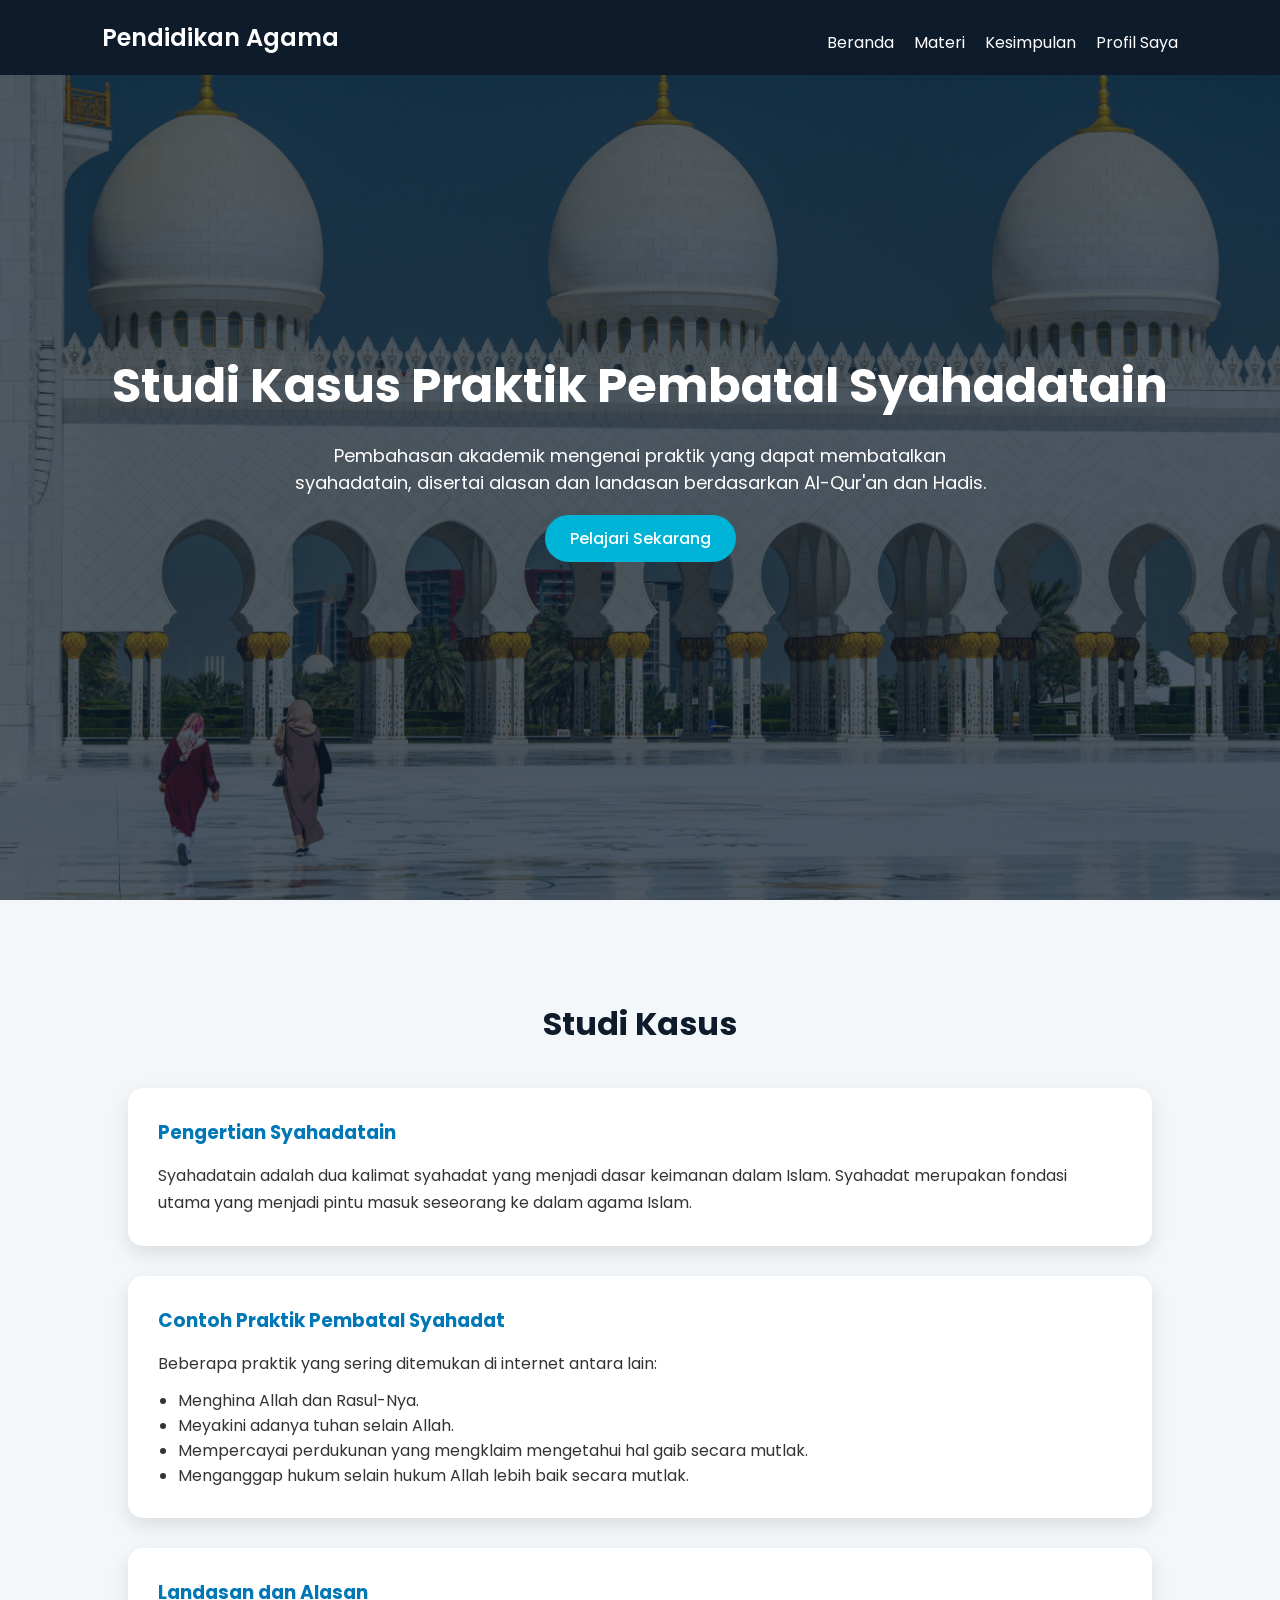
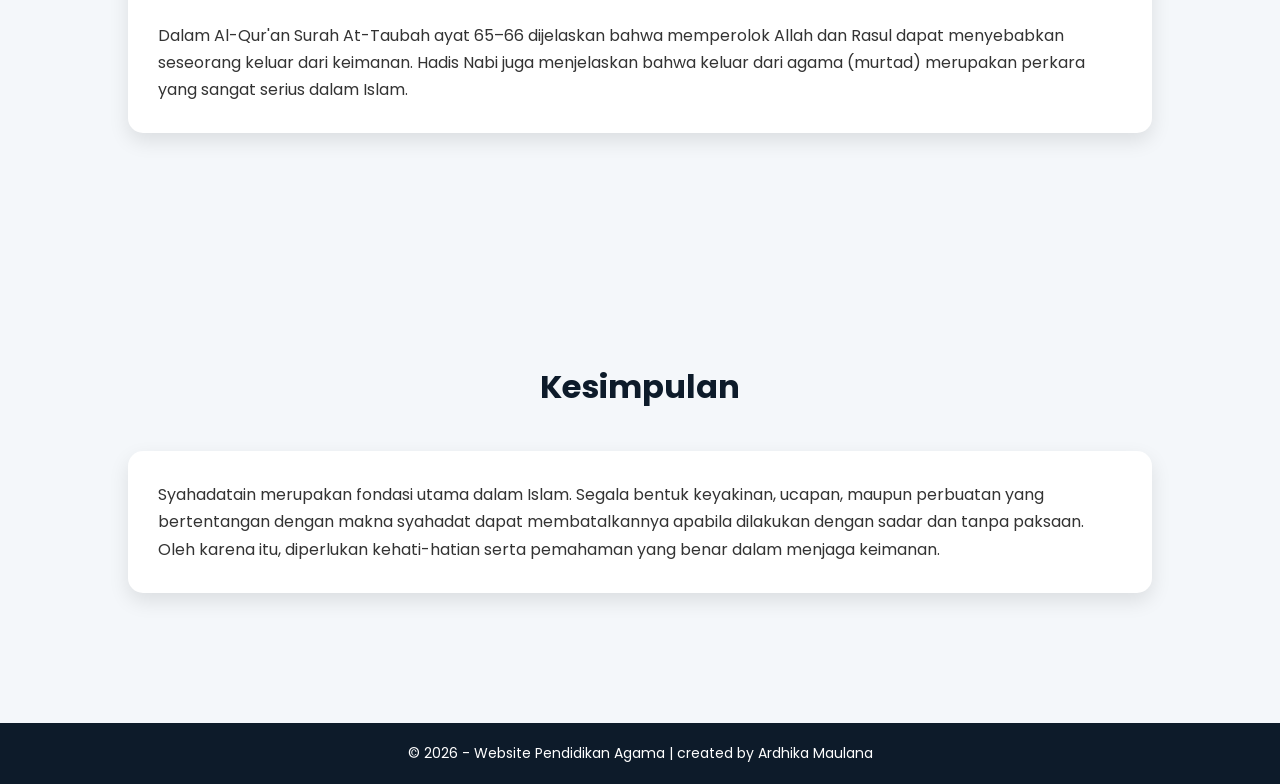
==== index.html @ acd51397 "first landing page" ====
<!doctype html>
<html lang="id">
  <head>
    <meta charset="UTF-8" />
    <meta name="viewport" content="width=device-width, initial-scale=1.0" />
    <title>Studi Kasus Pembatal Syahadatain</title>

    <!-- Google Font -->
    <link
      href="https://fonts.googleapis.com/css2?family=Poppins:wght@300;400;600;700&display=swap"
      rel="stylesheet"
    />

    <!-- Link CSS -->
    <link rel="stylesheet" href="style.css" />
  </head>
  <body>
    <!-- NAVBAR -->
    <nav class="navbar">
      <h2>Pendidikan Agama</h2>
      <ul>
        <li><a href="#home">Beranda</a></li>
        <li><a href="#materi">Materi</a></li>
        <li><a href="#kesimpulan">Kesimpulan</a></li>
        <li>
          <a
            href="https://ardhvka.github.io/muhammadardhikamaulana/portfolio.html"
            >Profil Saya</a
          >
        </li>
      </ul>
    </nav>

    <!-- HERO SECTION -->
    <section class="hero" id="home">
      <div class="hero-content">
        <h1>Studi Kasus Praktik Pembatal Syahadatain</h1>
        <p>
          Pembahasan akademik mengenai praktik yang dapat membatalkan
          syahadatain, disertai alasan dan landasan berdasarkan Al-Qur'an dan
          Hadis.
        </p>
        <a href="#materi" class="btn">Pelajari Sekarang</a>
      </div>
    </section>

    <!-- MATERI -->
    <section class="section" id="materi">
      <h2>Studi Kasus</h2>

      <div class="card">
        <h3>Pengertian Syahadatain</h3>
        <p>
          Syahadatain adalah dua kalimat syahadat yang menjadi dasar keimanan
          dalam Islam. Syahadat merupakan fondasi utama yang menjadi pintu masuk
          seseorang ke dalam agama Islam.
        </p>
      </div>

      <div class="card">
        <h3>Contoh Praktik Pembatal Syahadat</h3>
        <p>Beberapa praktik yang sering ditemukan di internet antara lain:</p>
        <ul>
          <li>Menghina Allah dan Rasul-Nya.</li>
          <li>Meyakini adanya tuhan selain Allah.</li>
          <li>
            Mempercayai perdukunan yang mengklaim mengetahui hal gaib secara
            mutlak.
          </li>
          <li>Menganggap hukum selain hukum Allah lebih baik secara mutlak.</li>
        </ul>
      </div>

      <div class="card">
        <h3>Landasan dan Alasan</h3>
        <p>
          Dalam Al-Qur'an Surah At-Taubah ayat 65–66 dijelaskan bahwa memperolok
          Allah dan Rasul dapat menyebabkan seseorang keluar dari keimanan.
          Hadis Nabi juga menjelaskan bahwa keluar dari agama (murtad) merupakan
          perkara yang sangat serius dalam Islam.
        </p>
      </div>
    </section>

    <!-- KESIMPULAN -->
    <section class="section" id="kesimpulan">
      <h2>Kesimpulan</h2>
      <div class="card">
        <p>
          Syahadatain merupakan fondasi utama dalam Islam. Segala bentuk
          keyakinan, ucapan, maupun perbuatan yang bertentangan dengan makna
          syahadat dapat membatalkannya apabila dilakukan dengan sadar dan tanpa
          paksaan. Oleh karena itu, diperlukan kehati-hatian serta pemahaman
          yang benar dalam menjaga keimanan.
        </p>
      </div>
    </section>

    <!-- FOOTER -->
    <footer>
      <p>© 2026 - Website Pendidikan Agama | created by Ardhika Maulana</p>
    </footer>
  </body>
</html>
---- style.css ----
* {
  margin: 0;
  padding: 0;
  box-sizing: border-box;
  font-family: "Poppins", sans-serif;
}

body {
  background-color: #f4f7fa;
  color: #333;
}

/* NAVBAR */
.navbar {
  display: flex;
  justify-content: space-between;
  align-items: center;
  padding: 20px 8%;
  background: #0d1b2a;
  color: white;
  position: fixed;
  width: 100%;
  top: 0;
  z-index: 1000;
}

.navbar h2 {
  font-weight: 600;
}

.navbar ul {
  list-style: none;
  display: flex;
  gap: 20px;
}

.navbar ul li a {
  text-decoration: none;
  color: white;
  font-weight: 400;
  transition: 0.3s;
}

.navbar ul li a:hover {
  color: #00b4d8;
}

/* HERO SECTION */
.hero {
  height: 100vh;
  background:
    linear-gradient(rgba(13, 27, 42, 0.7), rgba(13, 27, 42, 0.7)),
    url("img/bg\ \(1\).jpg");
  background-size: cover;
  background-position: center;
  display: flex;
  align-items: center;
  justify-content: center;
  text-align: center;
  color: white;
  padding: 0 20px;
}

.hero-content h1 {
  font-size: 48px;
  margin-bottom: 20px;
}

.hero-content p {
  font-size: 18px;
  max-width: 700px;
  margin: auto;
  margin-bottom: 30px;
}

.btn {
  padding: 12px 25px;
  background: #00b4d8;
  color: white;
  text-decoration: none;
  border-radius: 30px;
  font-weight: 500;
  transition: 0.3s;
}

.btn:hover {
  background: #0096c7;
}

/* CONTENT */
.section {
  padding: 100px 10%;
}

.section h2 {
  text-align: center;
  margin-bottom: 40px;
  font-size: 32px;
  color: #0d1b2a;
}

.card {
  background: white;
  padding: 30px;
  border-radius: 15px;
  box-shadow: 0 8px 20px rgba(0, 0, 0, 0.1);
  margin-bottom: 30px;
  transition: 0.3s;
}

.card:hover {
  transform: translateY(-5px);
}

.card h3 {
  margin-bottom: 15px;
  color: #0077b6;
}

.card p {
  line-height: 1.7;
}

ul {
  margin-left: 20px;
  margin-top: 10px;
}

/* FOOTER */
footer {
  background: #0d1b2a;
  color: white;
  text-align: center;
  padding: 20px;
}

footer p {
  font-size: 14px;
}

/* RESPONSIVE */
@media (max-width: 768px) {
  .hero-content h1 {
    font-size: 32px;
  }

  .navbar ul {
    display: none;
  }
}
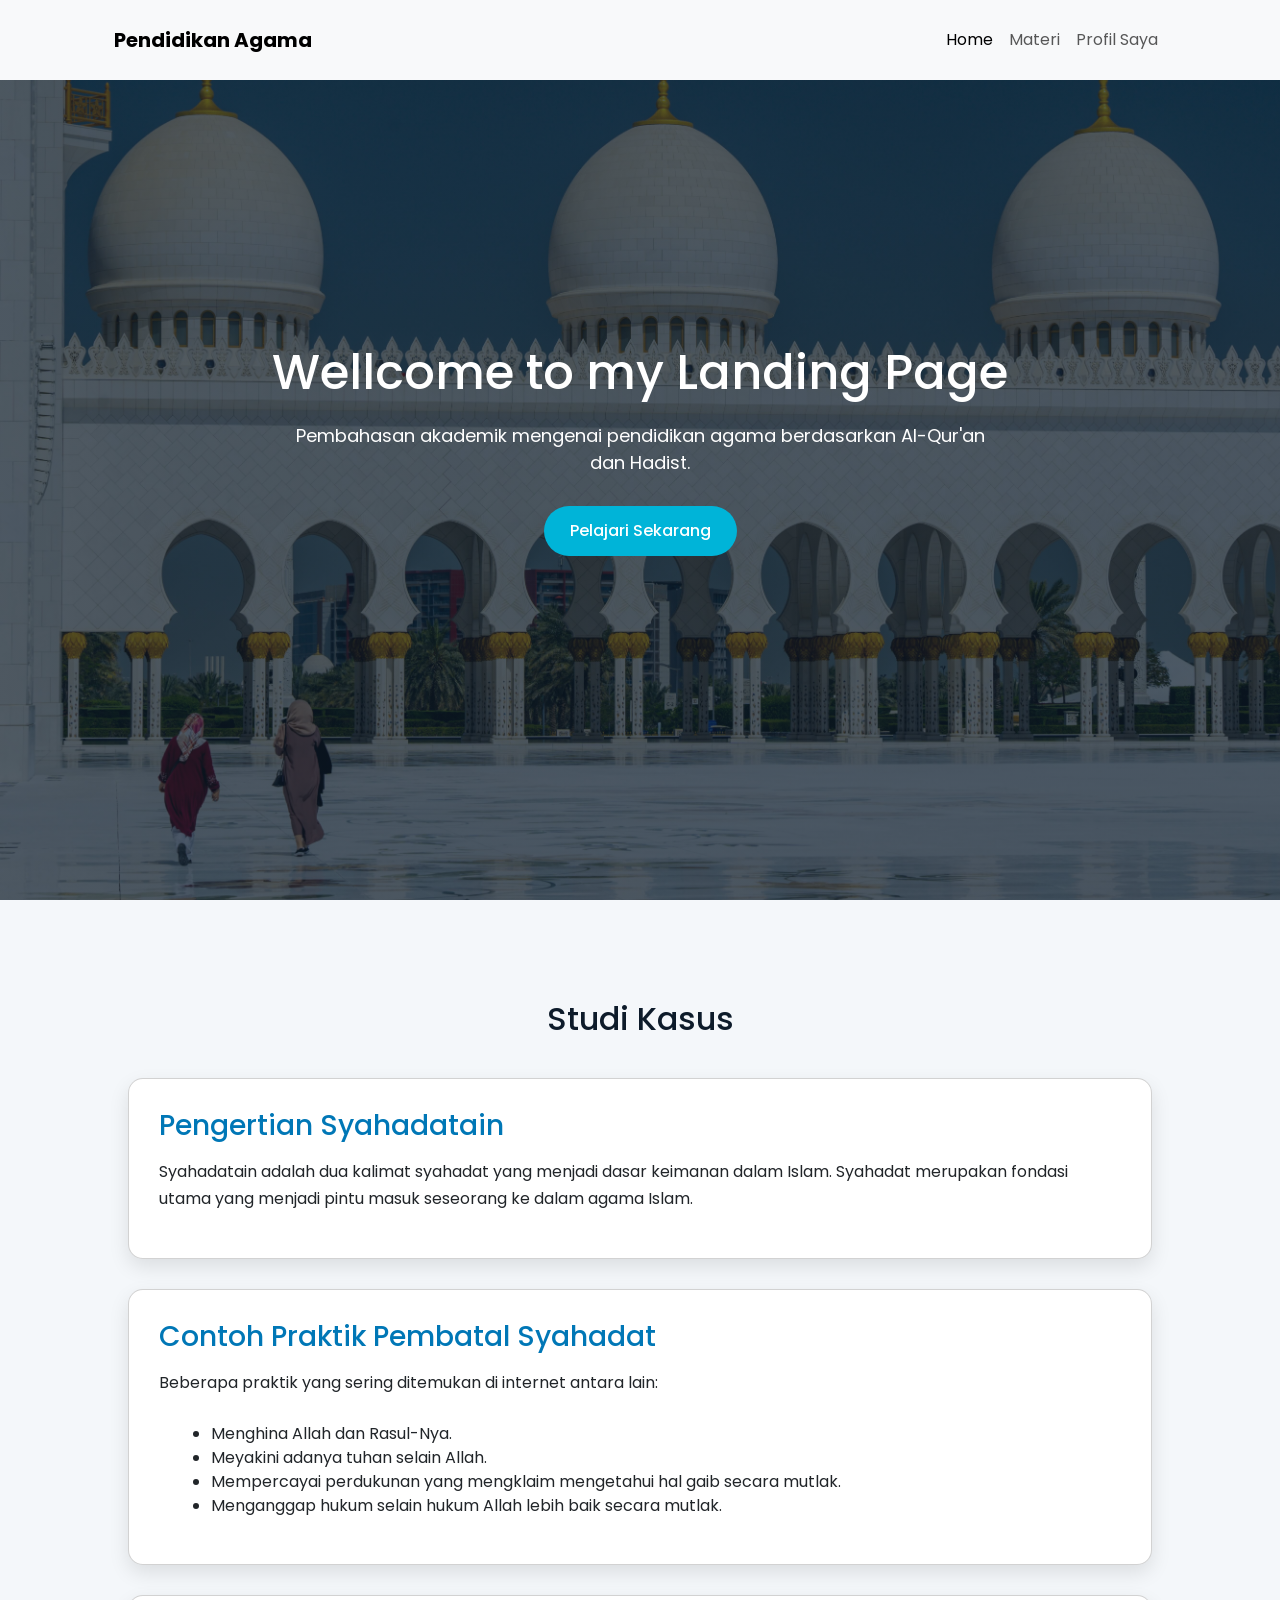
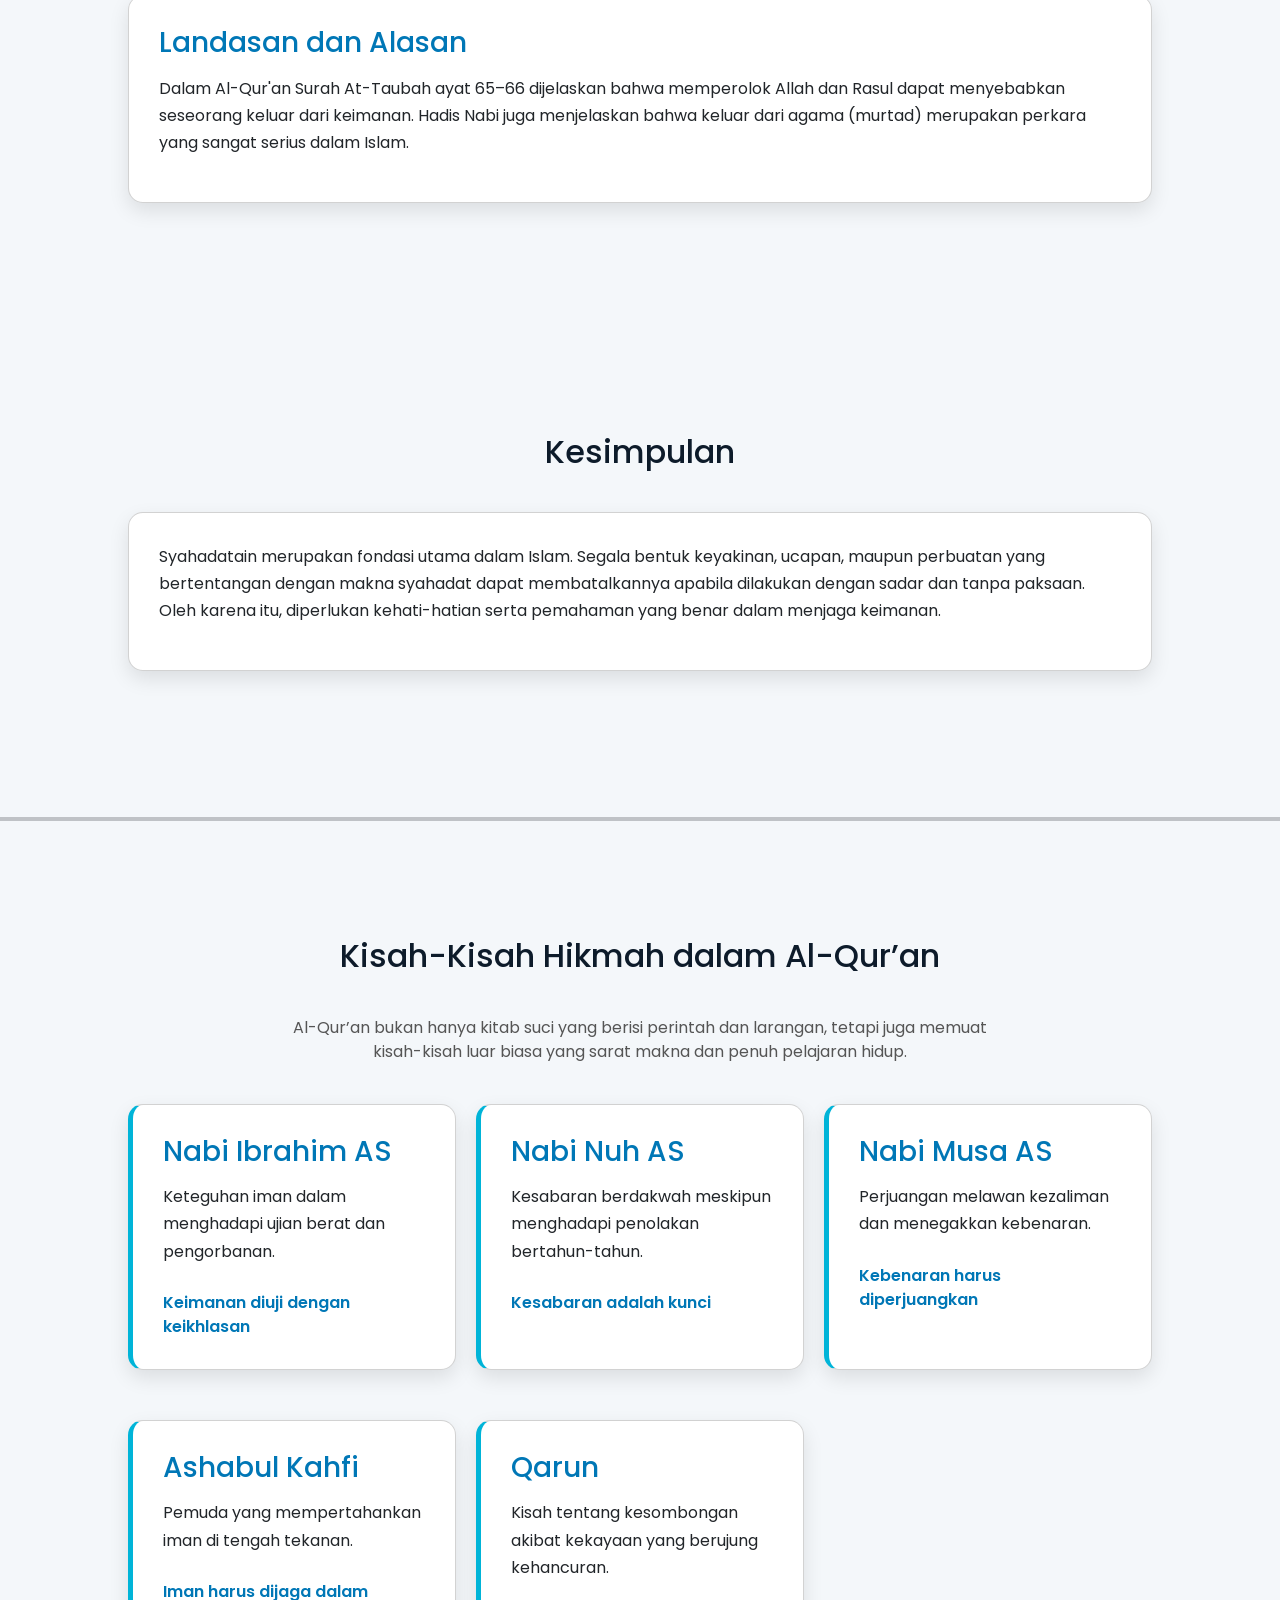
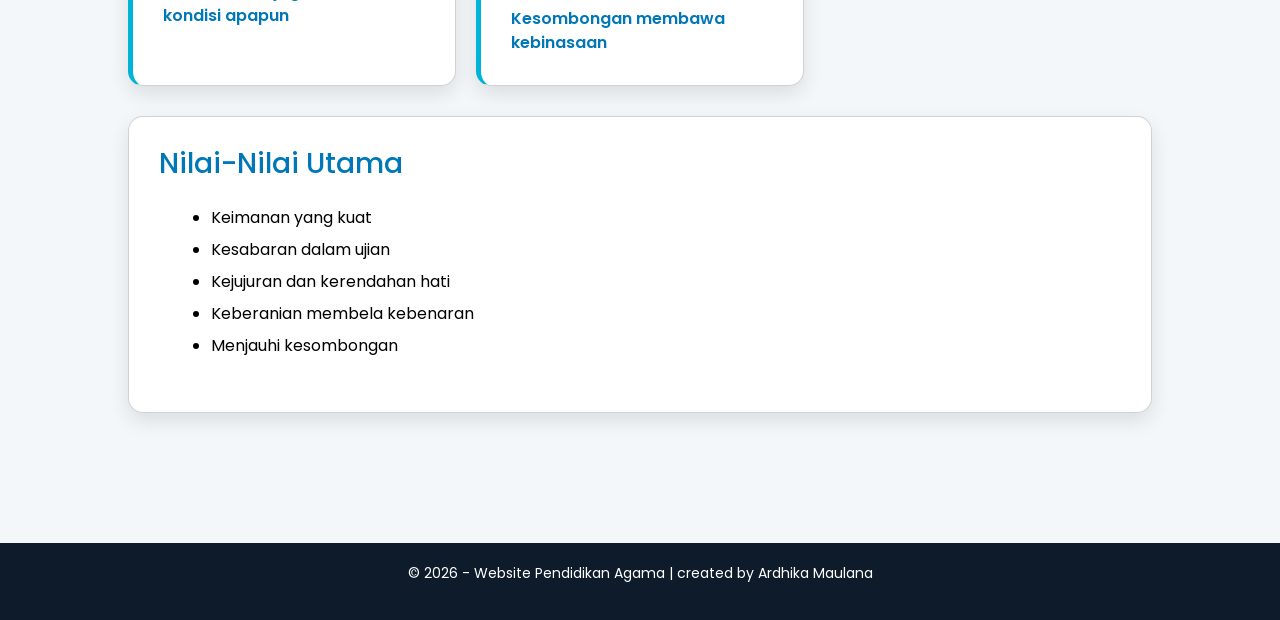
==== commit 843b0857: "update tambah materi hikmah" ====
--- a/index.html
+++ b/index.html
@@ -3,42 +3,61 @@
   <head>
     <meta charset="UTF-8" />
     <meta name="viewport" content="width=device-width, initial-scale=1.0" />
-    <title>Studi Kasus Pembatal Syahadatain</title>
-
-    <!-- Google Font -->
+    <title>Landing Page</title>
     <link
       href="https://fonts.googleapis.com/css2?family=Poppins:wght@300;400;600;700&display=swap"
       rel="stylesheet"
     />
-
+    <link
+      href="https://cdn.jsdelivr.net/npm/bootstrap@5.3.8/dist/css/bootstrap.min.css"
+      rel="stylesheet"
+      integrity="sha384-sRIl4kxILFvY47J16cr9ZwB07vP4J8+LH7qKQnuqkuIAvNWLzeN8tE5YBujZqJLB"
+      crossorigin="anonymous"
+    />
     <!-- Link CSS -->
     <link rel="stylesheet" href="style.css" />
   </head>
   <body>
-    <!-- NAVBAR -->
-    <nav class="navbar">
-      <h2>Pendidikan Agama</h2>
-      <ul>
-        <li><a href="#home">Beranda</a></li>
-        <li><a href="#materi">Materi</a></li>
-        <li><a href="#kesimpulan">Kesimpulan</a></li>
-        <li>
-          <a
-            href="https://ardhvka.github.io/muhammadardhikamaulana/portfolio.html"
-            >Profil Saya</a
-          >
-        </li>
-      </ul>
+    <nav class="navbar navbar-expand-lg navbar-light bg-light">
+      <div class="container-fluid">
+        <!-- Brand -->
+        <a class="navbar-brand fw-bold" href="#">Pendidikan Agama</a>
+
+        <!-- Toggle Button -->
+        <button
+          class="navbar-toggler"
+          type="button"
+          data-bs-toggle="collapse"
+          data-bs-target="#navbarNav"
+          aria-controls="navbarNav"
+          aria-expanded="false"
+          aria-label="Toggle navigation"
+        >
+          <span class="navbar-toggler-icon"></span>
+        </button>
+
+        <!-- Menu -->
+        <div class="collapse navbar-collapse" id="navbarNav">
+          <div class="navbar-nav ms-auto">
+            <a class="nav-link active" href="#">Home</a>
+            <a class="nav-link" href="#materi">Materi</a>
+            <a
+              class="nav-link"
+              href="https://ardhvka.github.io/muhammadardhikamaulana/portfolio.html"
+              >Profil Saya</a
+            >
+          </div>
+        </div>
+      </div>
     </nav>
 
     <!-- HERO SECTION -->
     <section class="hero" id="home">
       <div class="hero-content">
-        <h1>Studi Kasus Praktik Pembatal Syahadatain</h1>
+        <h1>Wellcome to my Landing Page</h1>
         <p>
-          Pembahasan akademik mengenai praktik yang dapat membatalkan
-          syahadatain, disertai alasan dan landasan berdasarkan Al-Qur'an dan
-          Hadis.
+          Pembahasan akademik mengenai pendidikan agama berdasarkan Al-Qur'an
+          dan Hadist.
         </p>
         <a href="#materi" class="btn">Pelajari Sekarang</a>
       </div>
@@ -95,10 +114,73 @@
         </p>
       </div>
     </section>
+    <hr class="border-4 border-dark" />
+    <!-- KISAH HIKMAH -->
+    <section class="section hikmah">
+      <h2>Kisah-Kisah Hikmah dalam Al-Qur’an</h2>
+      <p class="intro">
+        Al-Qur’an bukan hanya kitab suci yang berisi perintah dan larangan,
+        tetapi juga memuat kisah-kisah luar biasa yang sarat makna dan penuh
+        pelajaran hidup.
+      </p>
+
+      <div class="grid">
+        <div class="card hikmah-card">
+          <h3>Nabi Ibrahim AS</h3>
+          <p>Keteguhan iman dalam menghadapi ujian berat dan pengorbanan.</p>
+          <span>Keimanan diuji dengan keikhlasan</span>
+        </div>
+
+        <div class="card hikmah-card">
+          <h3>Nabi Nuh AS</h3>
+          <p>
+            Kesabaran berdakwah meskipun menghadapi penolakan bertahun-tahun.
+          </p>
+          <span>Kesabaran adalah kunci</span>
+        </div>
+
+        <div class="card hikmah-card">
+          <h3>Nabi Musa AS</h3>
+          <p>Perjuangan melawan kezaliman dan menegakkan kebenaran.</p>
+          <span>Kebenaran harus diperjuangkan</span>
+        </div>
+
+        <div class="card hikmah-card">
+          <h3>Ashabul Kahfi</h3>
+          <p>Pemuda yang mempertahankan iman di tengah tekanan.</p>
+          <span>Iman harus dijaga dalam kondisi apapun</span>
+        </div>
+
+        <div class="card hikmah-card">
+          <h3>Qarun</h3>
+          <p>
+            Kisah tentang kesombongan akibat kekayaan yang berujung kehancuran.
+          </p>
+          <span>Kesombongan membawa kebinasaan</span>
+        </div>
+      </div>
+
+      <div class="card highlight">
+        <h3>Nilai-Nilai Utama</h3>
+        <ul>
+          <li>Keimanan yang kuat</li>
+          <li>Kesabaran dalam ujian</li>
+          <li>Kejujuran dan kerendahan hati</li>
+          <li>Keberanian membela kebenaran</li>
+          <li>Menjauhi kesombongan</li>
+        </ul>
+      </div>
+    </section>
 
     <!-- FOOTER -->
     <footer>
       <p>© 2026 - Website Pendidikan Agama | created by Ardhika Maulana</p>
     </footer>
   </body>
+  <!--bootstrapt-->
+  <script
+    src="https://cdn.jsdelivr.net/npm/bootstrap@5.3.8/dist/js/bootstrap.bundle.min.js"
+    integrity="sha384-FKyoEForCGlyvwx9Hj09JcYn3nv7wiPVlz7YYwJrWVcXK/BmnVDxM+D2scQbITxI"
+    crossorigin="anonymous"
+  ></script>
 </html>
--- a/style.css
+++ b/style.css
@@ -125,6 +125,54 @@
   margin-left: 20px;
   margin-top: 10px;
 }
+/* HIKMAH SECTION */
+.hikmah .intro {
+  text-align: center;
+  max-width: 700px;
+  margin: auto;
+  margin-bottom: 40px;
+  color: #555;
+}
+
+.grid {
+  display: grid;
+  grid-template-columns: repeat(auto-fit, minmax(250px, 1fr));
+  gap: 20px;
+}
+
+.hikmah-card {
+  border-left: 5px solid #00b4d8;
+  transition: 0.3s;
+}
+
+.hikmah-card span {
+  display: block;
+  margin-top: 10px;
+  font-weight: 600;
+  color: #0077b6;
+}
+
+.hikmah-card:hover {
+  transform: scale(1.03);
+}
+
+/* HIGHLIGHT BOX */
+.highlight {
+  background: white;
+  color: black;
+}
+
+.highlight h3 {
+  margin-bottom: 15px;
+}
+
+.highlight ul {
+  margin-left: 20px;
+}
+
+.highlight li {
+  margin-bottom: 8px;
+}
 
 /* FOOTER */
 footer {
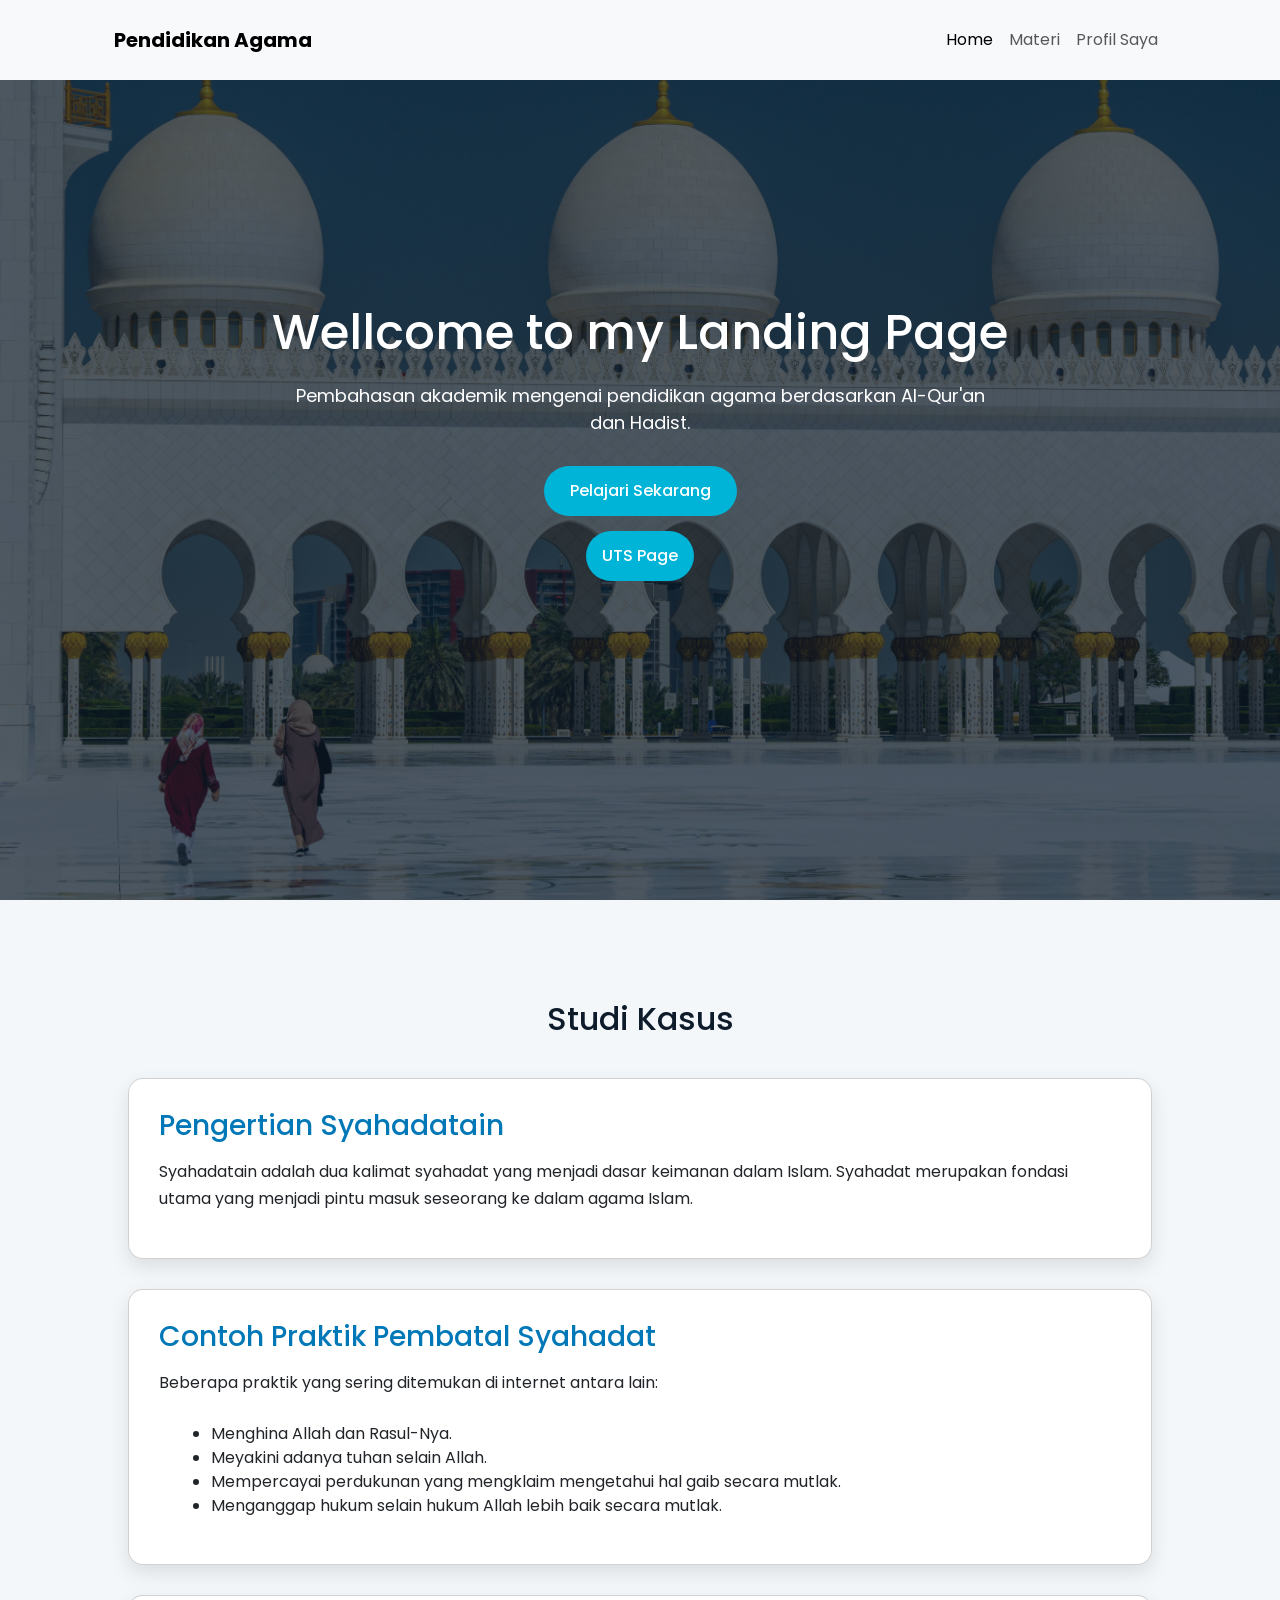
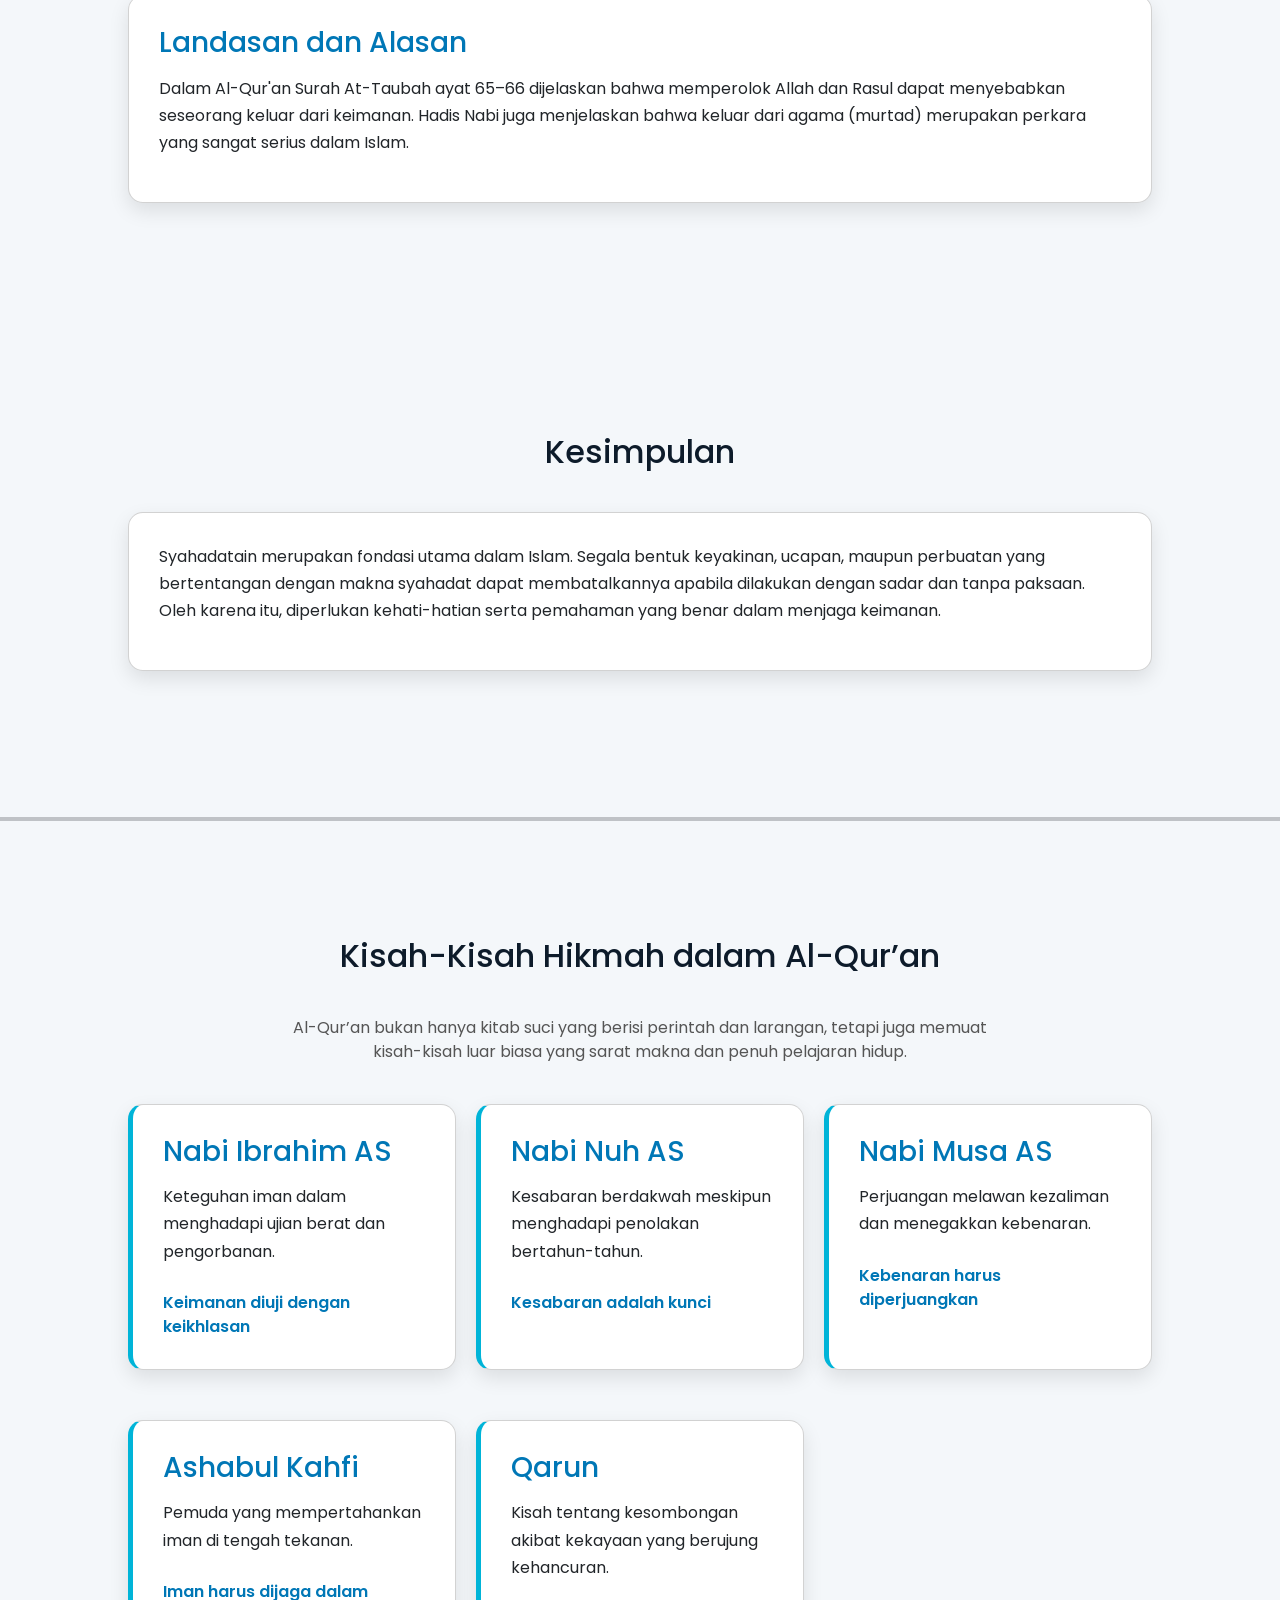
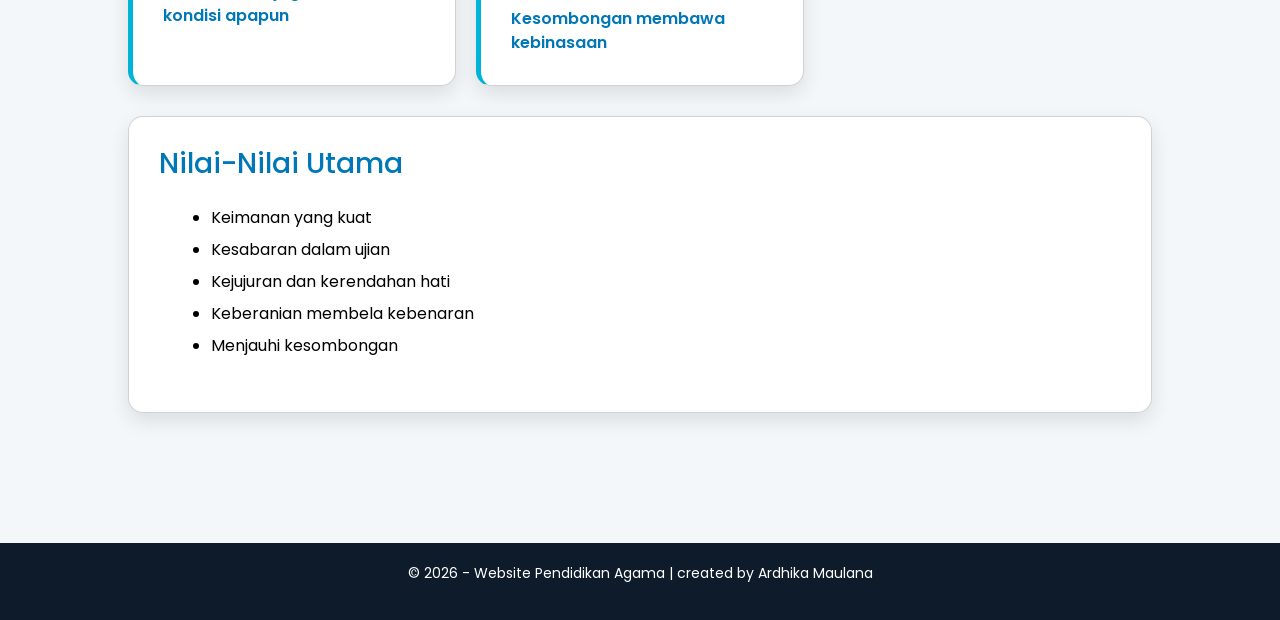
==== commit ceda2cbd: "tambah artikel uts" ====
--- a/index.html
+++ b/index.html
@@ -60,6 +60,7 @@
           dan Hadist.
         </p>
         <a href="#materi" class="btn">Pelajari Sekarang</a>
+        <a href="uts_page.html" class="btn_uts">UTS Page</a>
       </div>
     </section>
 
--- a/style.css
+++ b/style.css
@@ -87,6 +87,23 @@
   background: #0096c7;
 }
 
+.btn_uts {
+  display: block;
+  width: fit-content;
+  margin: 15px auto;
+  padding: 0.8rem 1rem;
+  background: #00b4d8;
+  color: white;
+  text-decoration: none;
+  border-radius: 30px;
+  font-weight: 500;
+  transition: 0.3s;
+}
+
+.btn_uts:hover {
+  background: #0096c7;
+}
+
 /* CONTENT */
 .section {
   padding: 100px 10%;
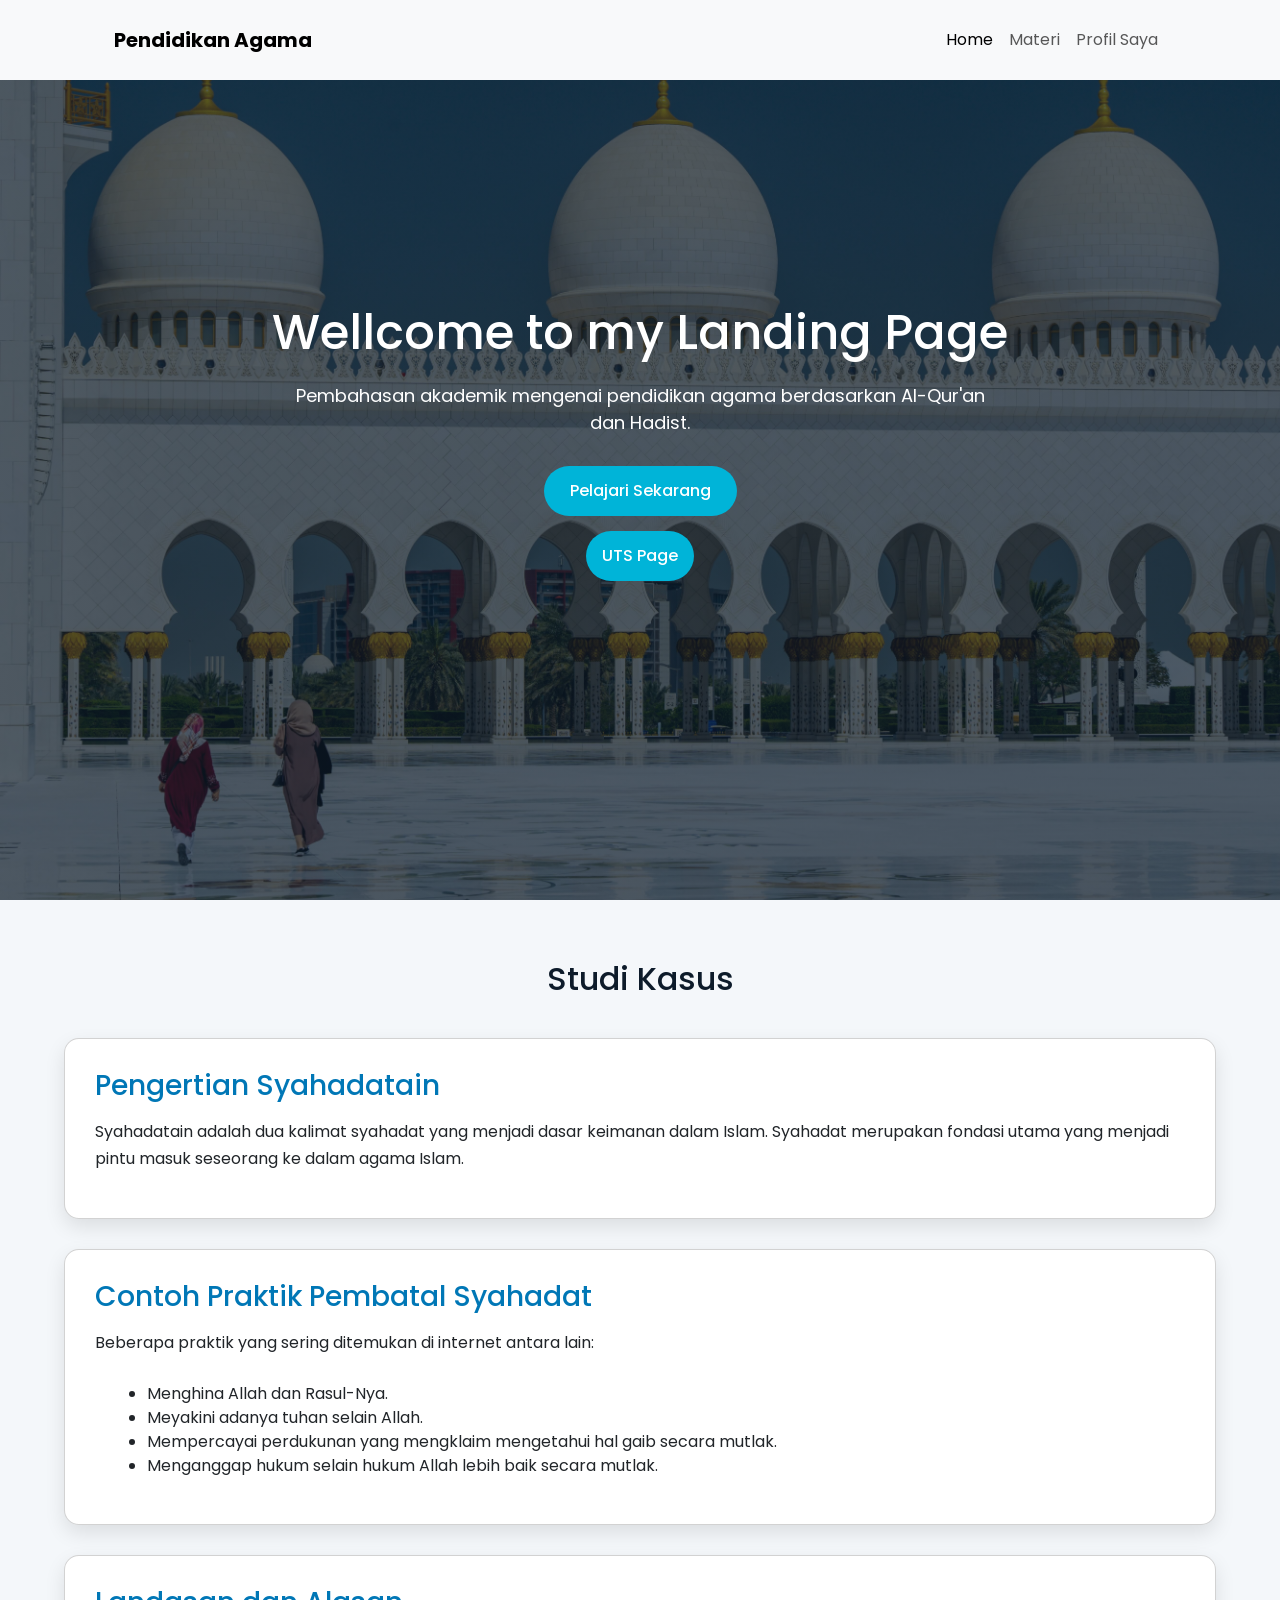
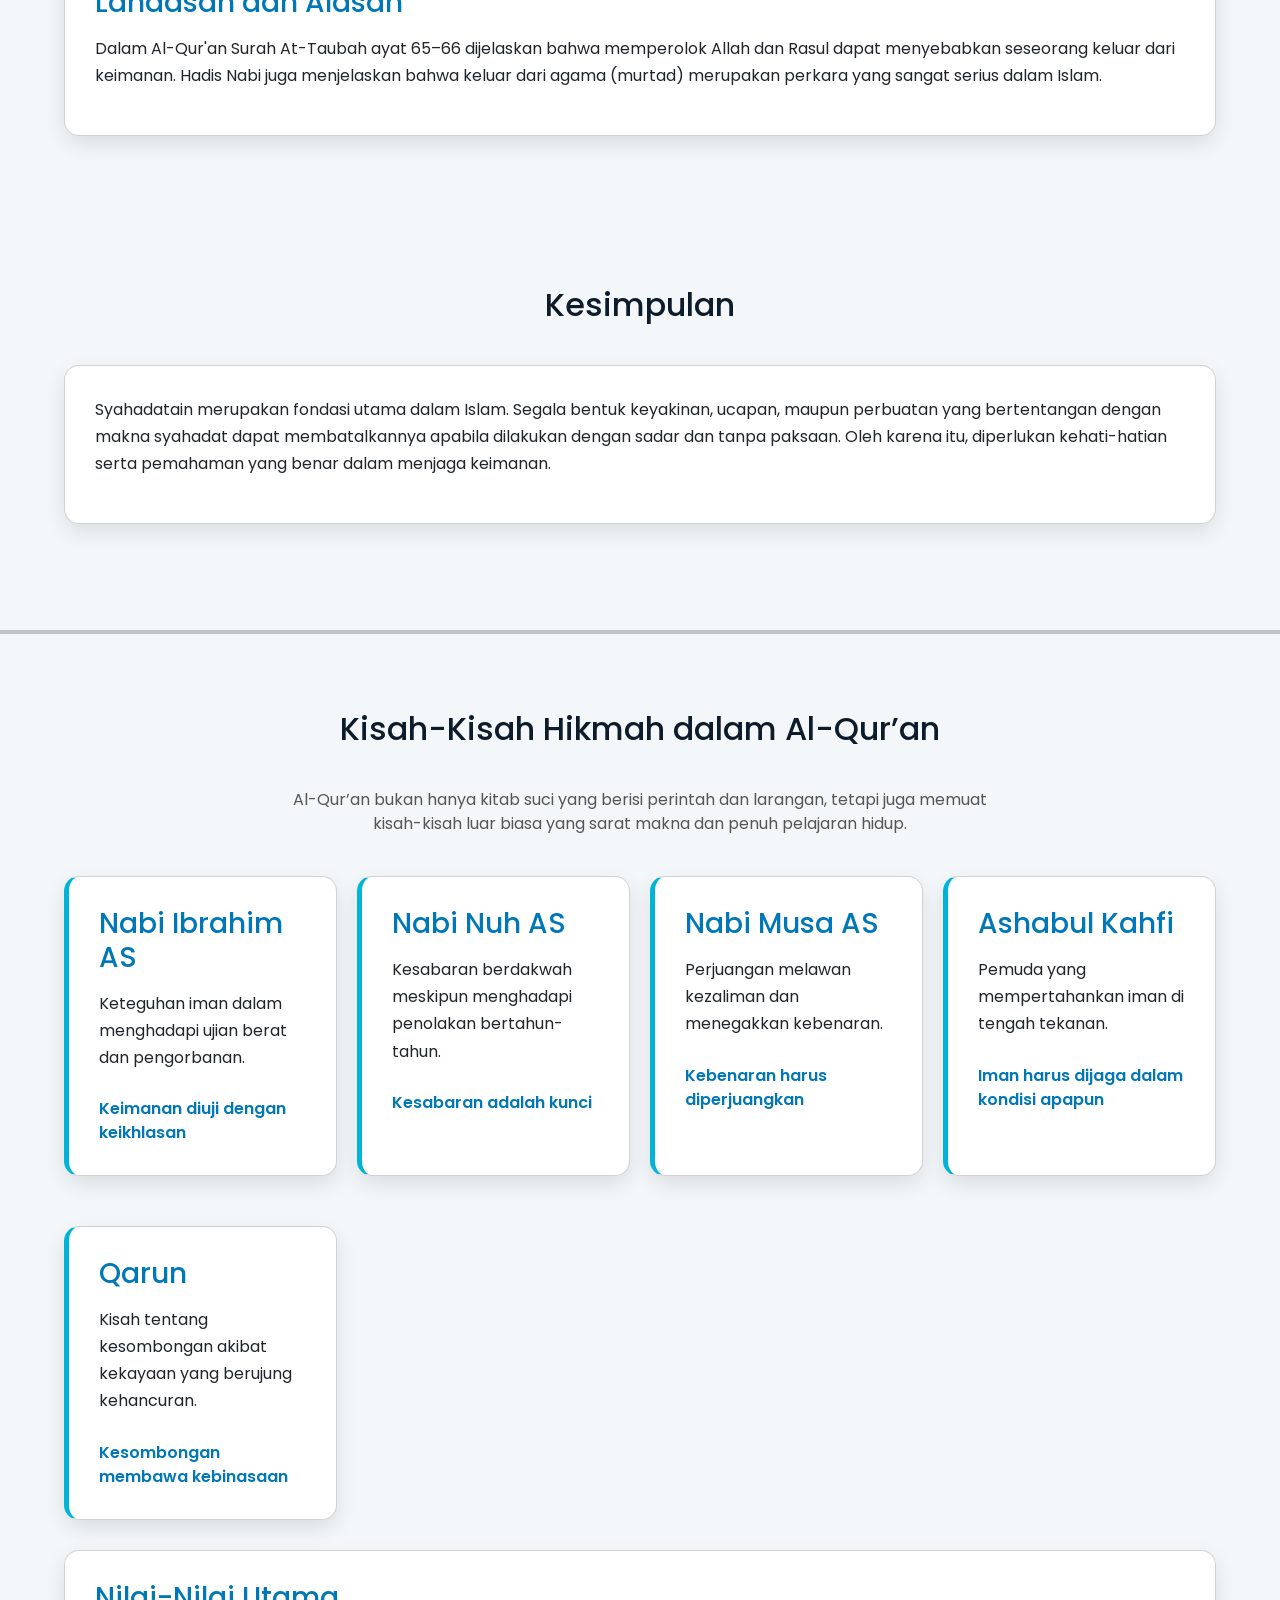
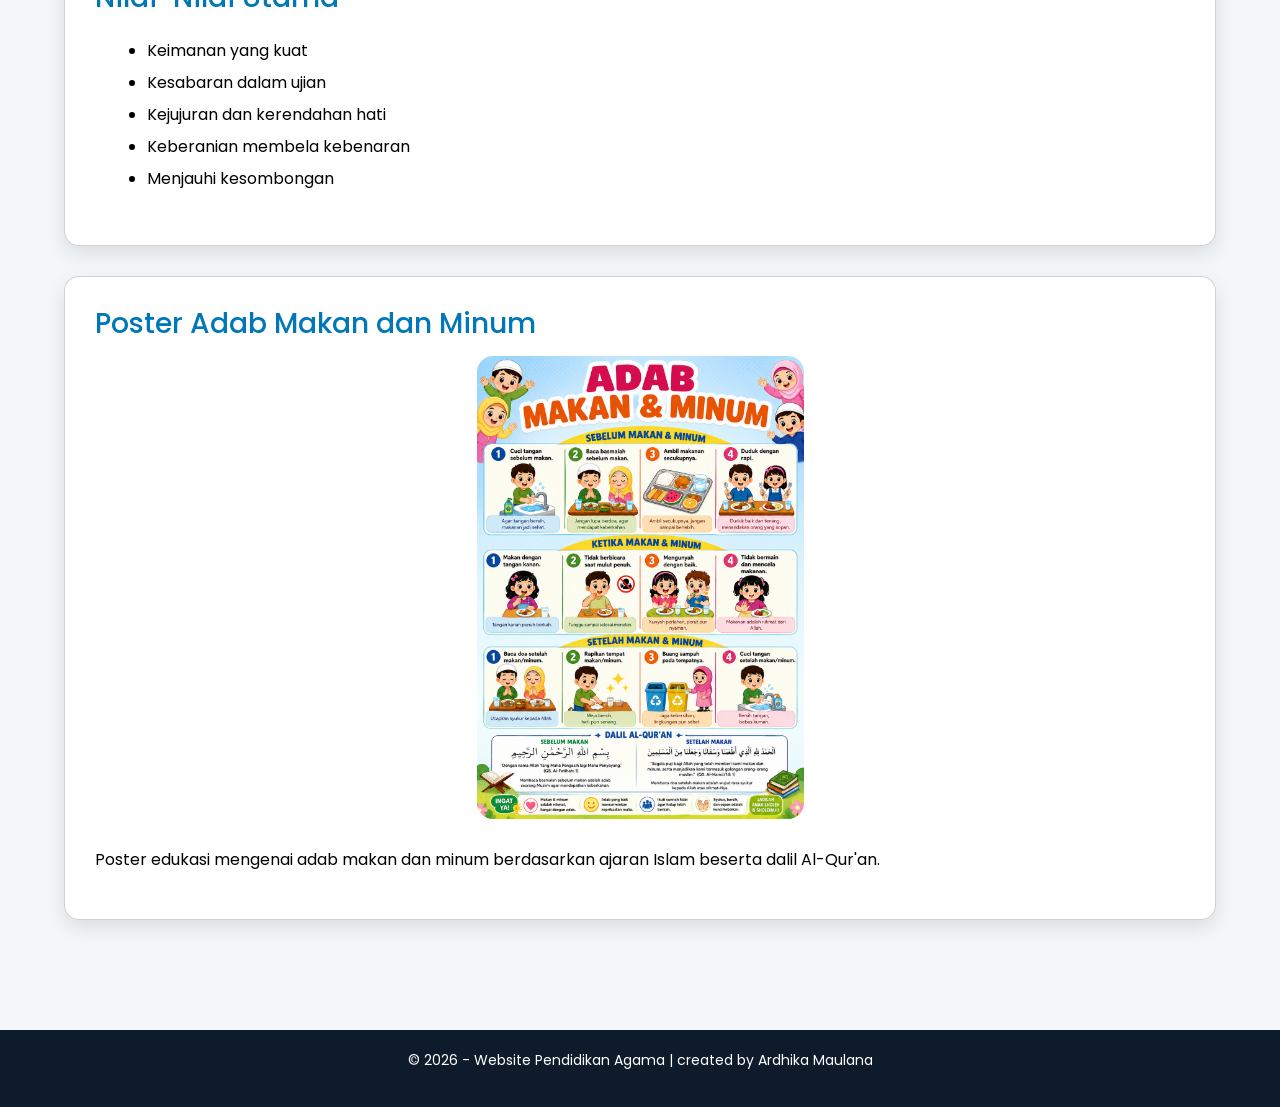
==== commit 01683f82: "tambah poster" ====
--- a/index.html
+++ b/index.html
@@ -171,6 +171,24 @@
           <li>Menjauhi kesombongan</li>
         </ul>
       </div>
+      <div class="card highlight">
+  <div class="poster">
+    <h3>Poster Adab Makan dan Minum</h3>
+
+    <img
+      src="img/poster.png"
+      alt="Poster Adab Makan dan Minum"
+      class="poster-img"
+    />
+
+    <p class="poster-caption">
+      <br>
+      Poster edukasi mengenai adab makan dan minum berdasarkan ajaran Islam
+      beserta dalil Al-Qur'an.
+    </p>
+  </div>
+</div>
+      </div>
     </section>
 
     <!-- FOOTER -->
--- a/style.css
+++ b/style.css
@@ -106,7 +106,7 @@
 
 /* CONTENT */
 .section {
-  padding: 100px 10%;
+  padding: 60px 5%;
 }
 
 .section h2 {
@@ -190,13 +190,23 @@
 .highlight li {
   margin-bottom: 8px;
 }
+.poster-img {
+  width: 30%;
+  max-width: 1000px;
+  height: 50%;
+  border-radius: 16px;
+  display: block;
+  margin: 0 auto;
+  transition: 0.3s ease;
+}
 
 /* FOOTER */
 footer {
   background: #0d1b2a;
   color: white;
   text-align: center;
-  padding: 20px;
+  margin-top: 20px;
+  padding: 20px 0;
 }
 
 footer p {
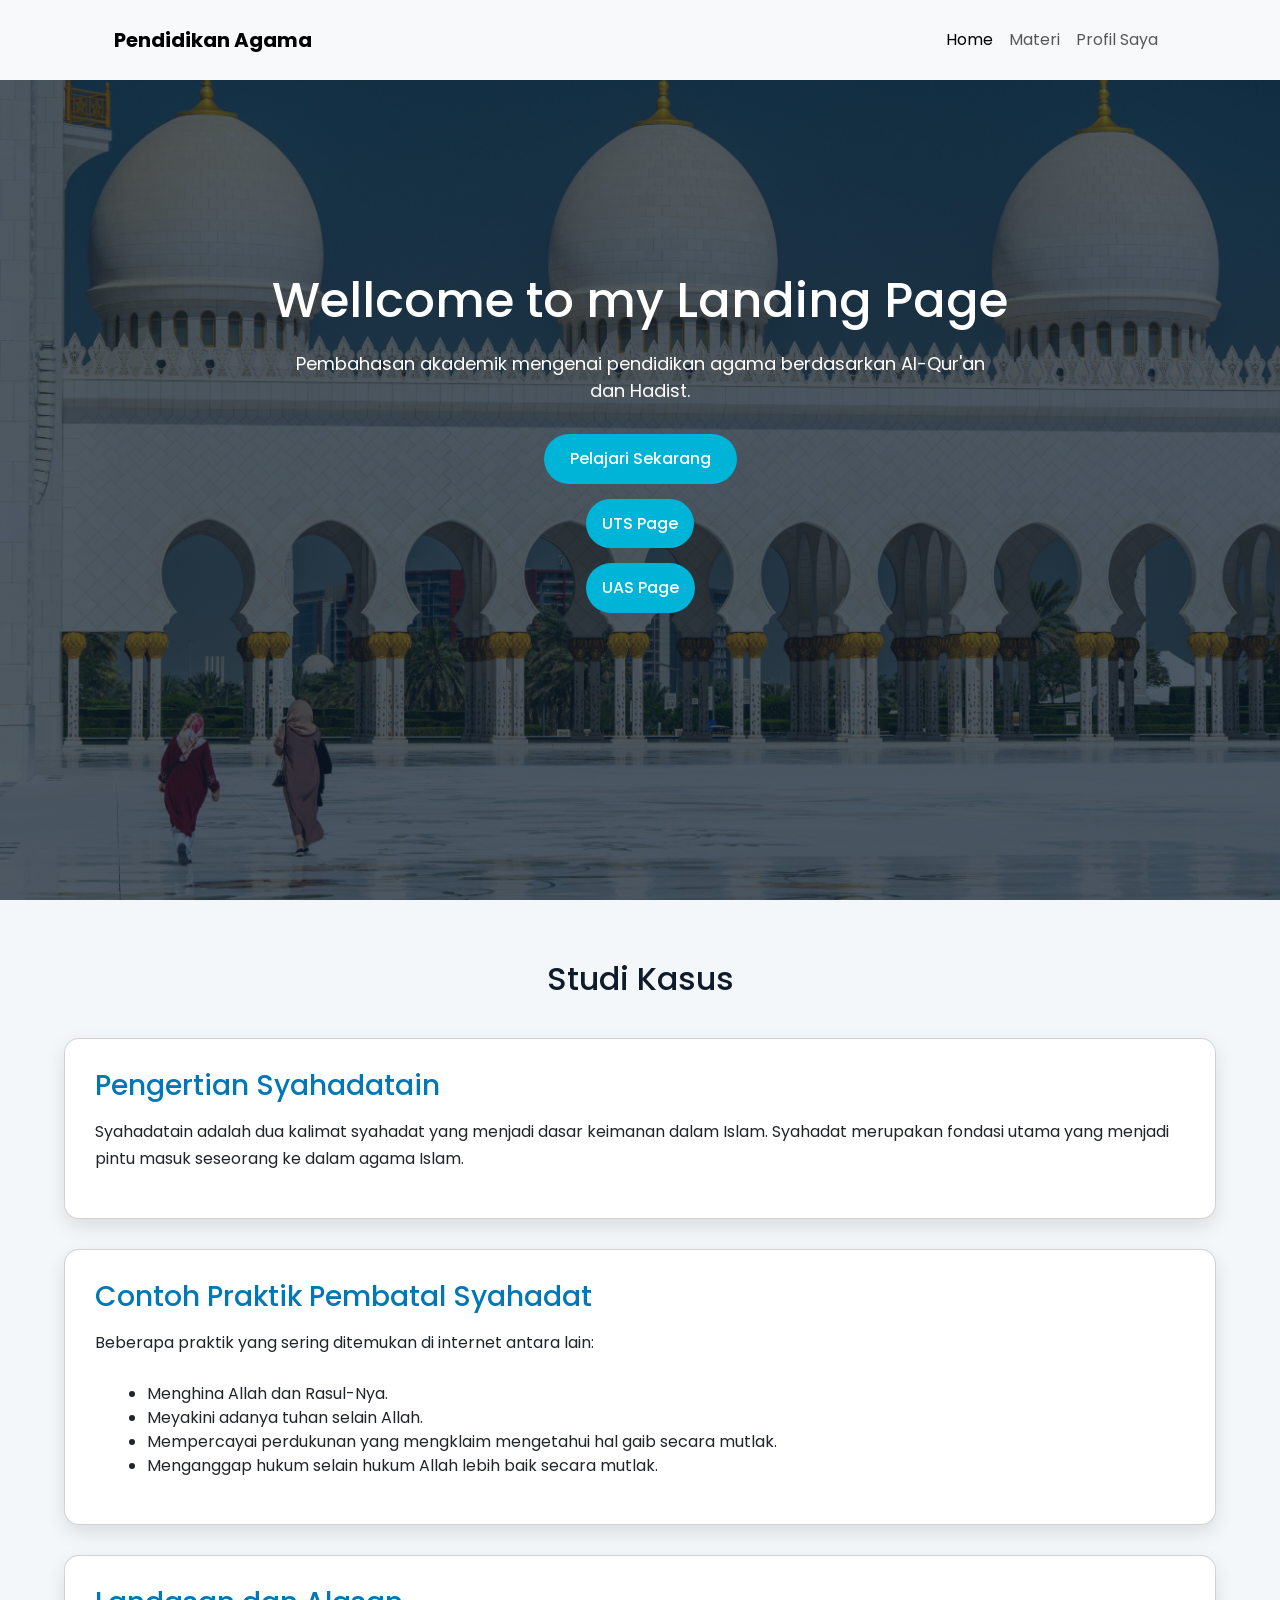
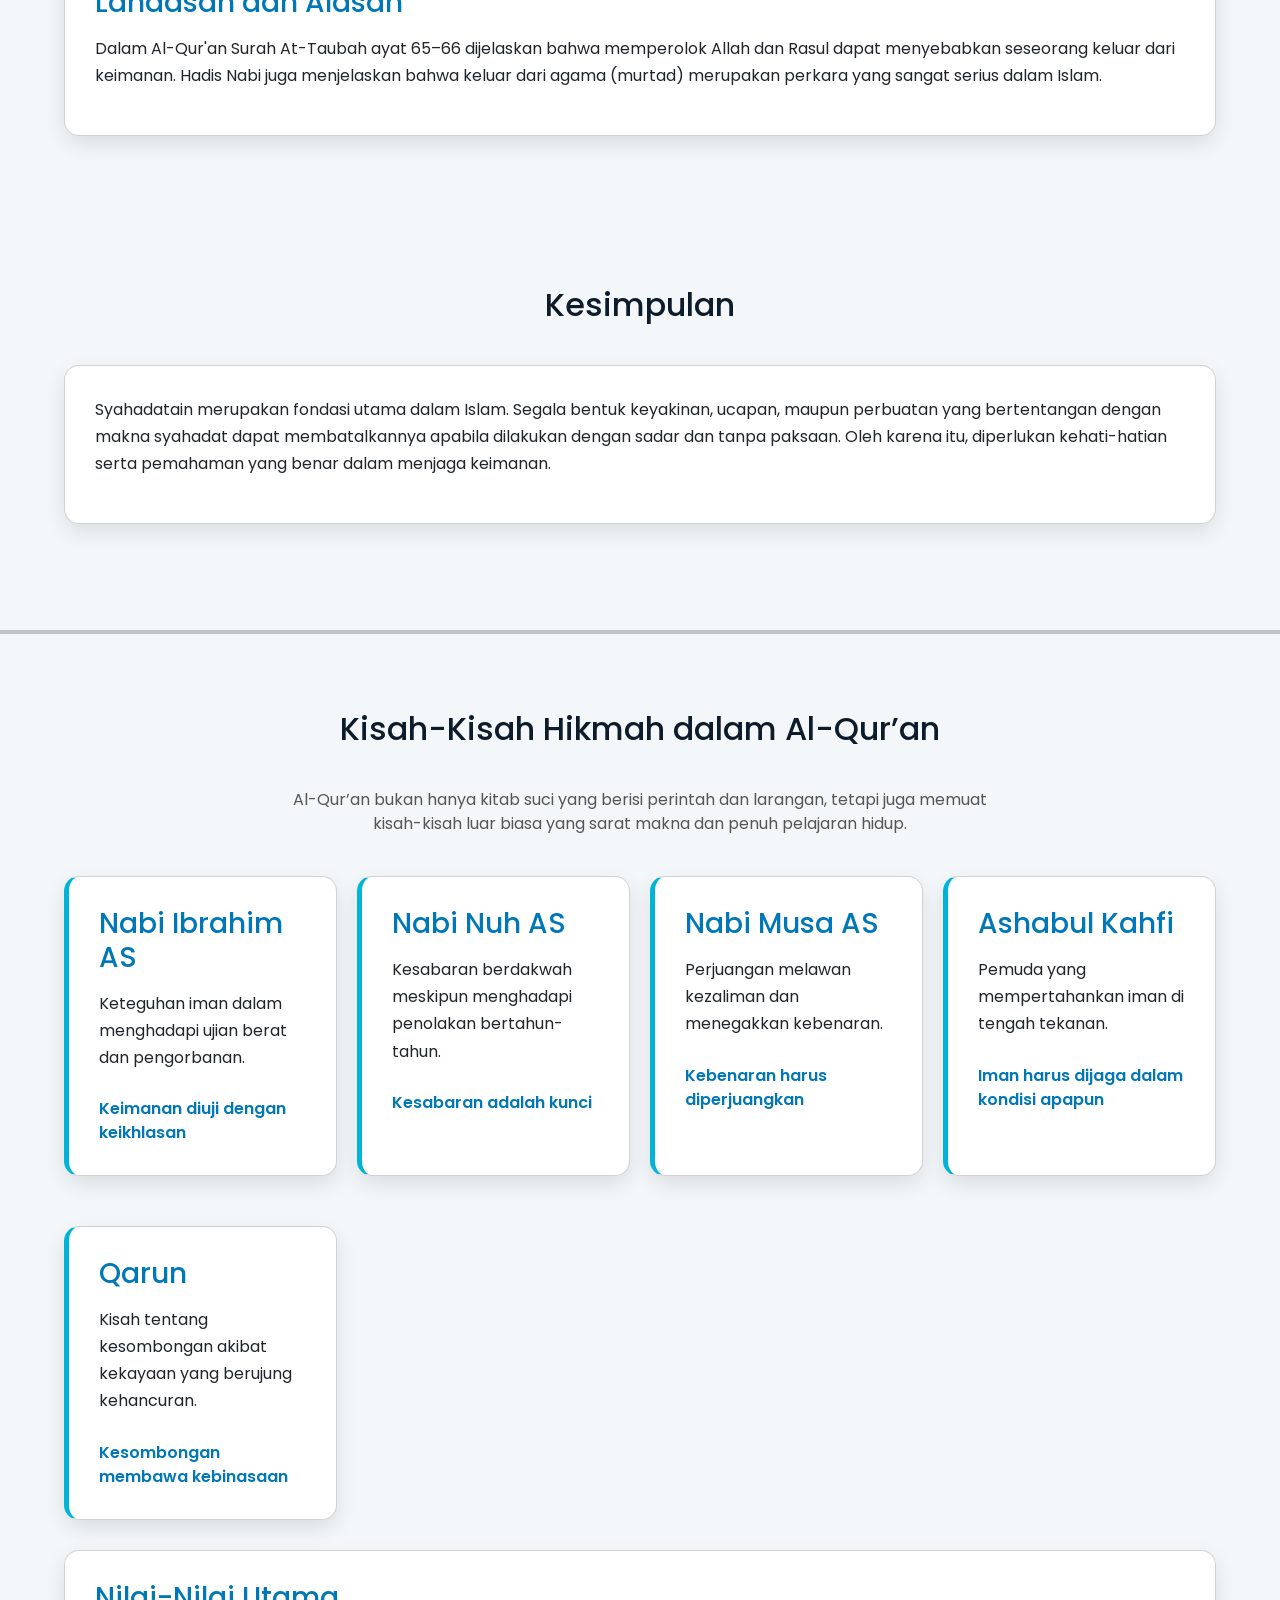
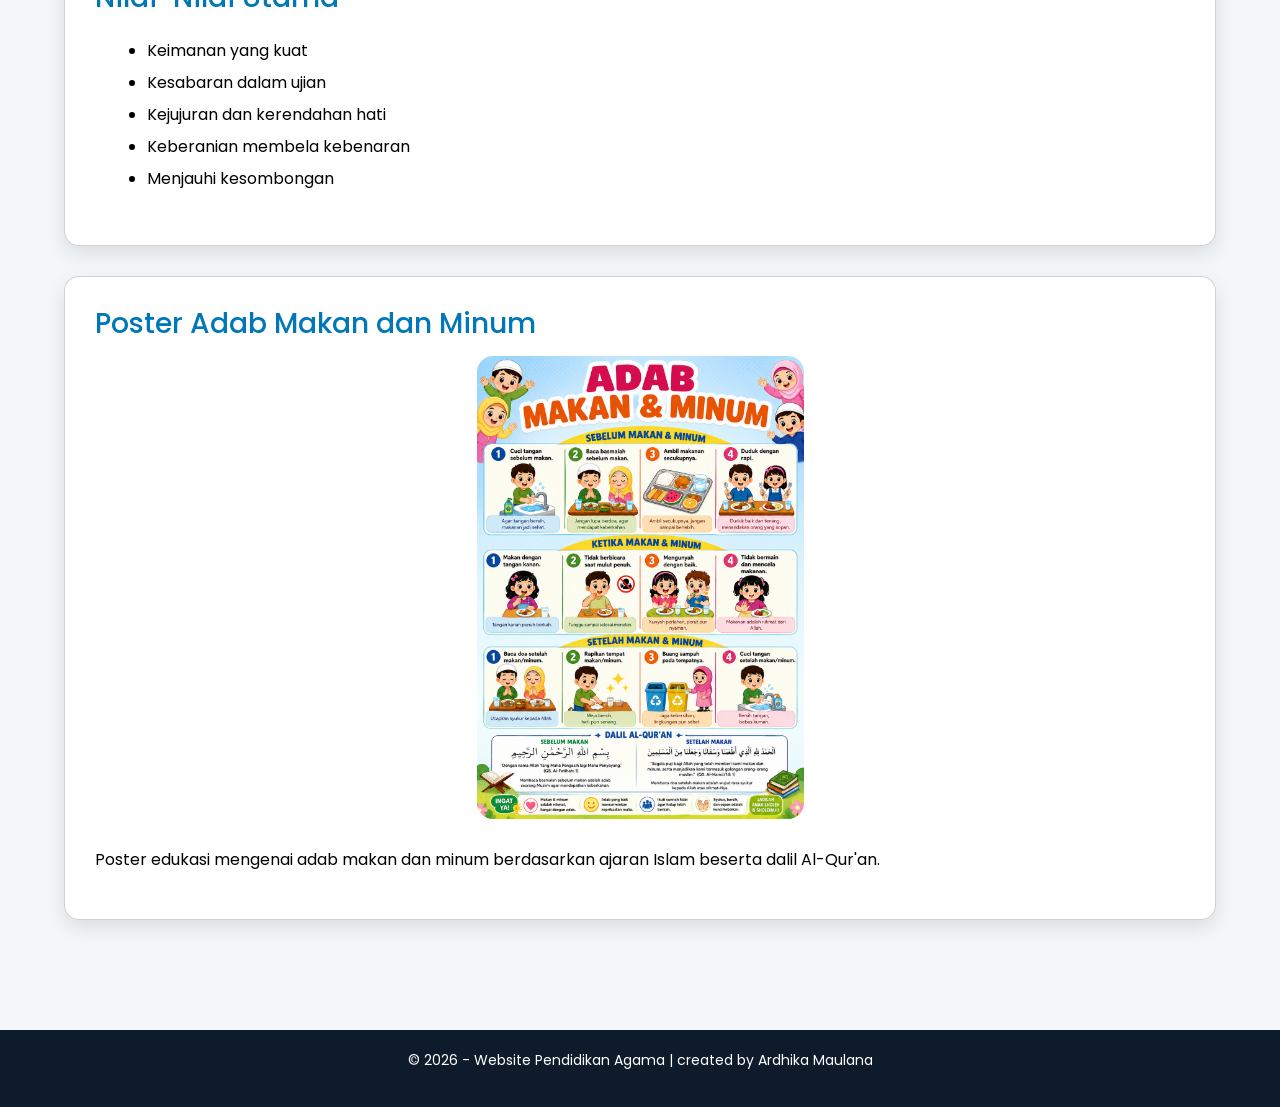
==== commit f664ee81: "tambah uas page" ====
--- a/index.html
+++ b/index.html
@@ -61,6 +61,7 @@
         </p>
         <a href="#materi" class="btn">Pelajari Sekarang</a>
         <a href="uts_page.html" class="btn_uts">UTS Page</a>
+         <a href="uas_page.html" class="btn_uts">UAS Page</a>
       </div>
     </section>
 
